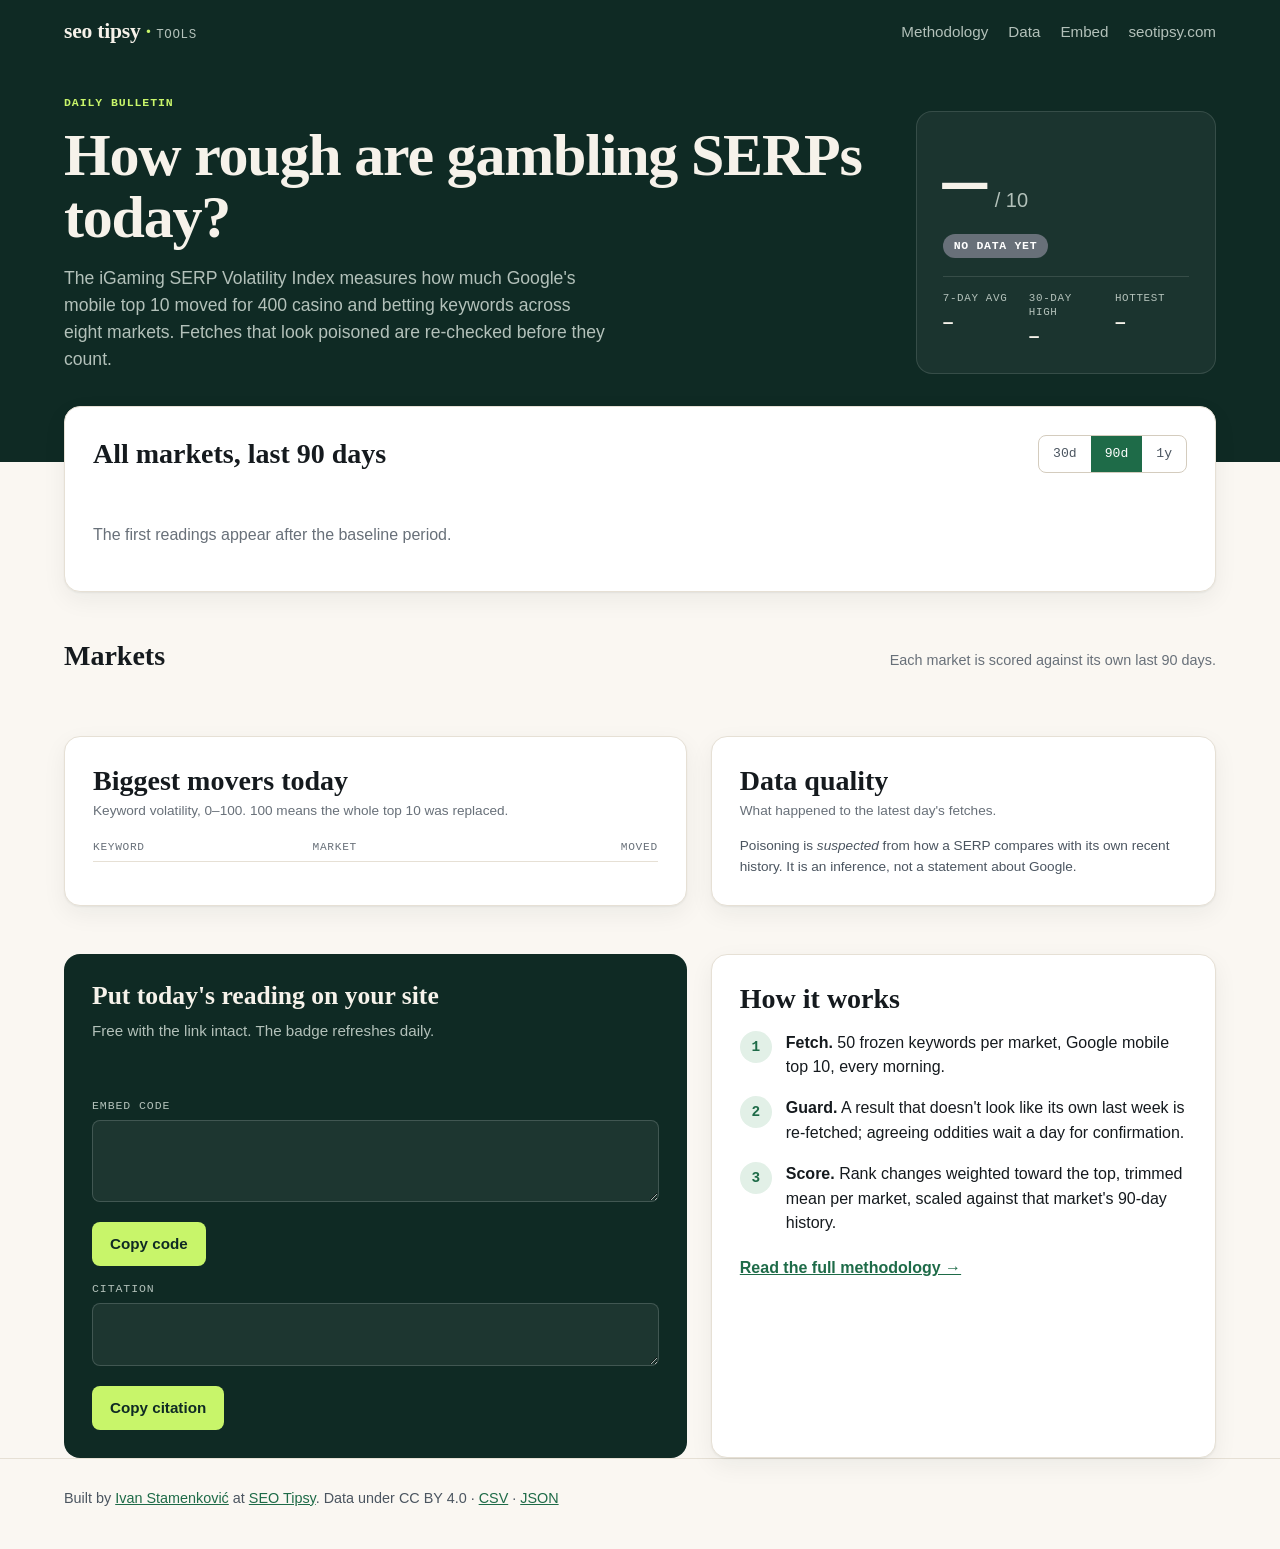
==== site/igaming-serp-volatility/index.html @ 4ce0add8 "iGaming SERP Volatility Index: collector, guard, scoring and site - SerpApi (current) and DataForSEO" ====
<!doctype html>
<html lang="en">
<head>
<meta charset="utf-8">
<meta name="viewport" content="width=device-width, initial-scale=1">
<title>iGaming SERP Volatility Index · SEO Tipsy Tools</title>
<meta name="description" content="Daily Google mobile top-10 volatility for 400 casino and sports betting keywords across eight markets, with suspected poisoned results re-checked. Free embeddable badge and open data.">
<link rel="canonical" href="https://tools.seotipsy.com/igaming-serp-volatility/">
<link rel="icon" href="favicon.svg" type="image/svg+xml">
<meta property="og:title" content="iGaming SERP Volatility Index">
<meta property="og:description" content="How rough are gambling SERPs today? A daily index across eight markets.">
<meta property="og:type" content="website">
<meta property="og:url" content="https://tools.seotipsy.com/igaming-serp-volatility/">
<meta name="theme-color" content="#0f2a24">
<link rel="stylesheet" href="assets/style.css">
<script type="application/ld+json">
{"@context":"https://schema.org","@type":"Dataset","name":"iGaming SERP Volatility Index",
 "description":"Daily volatility of Google mobile top-10 organic results for a fixed basket of gambling keywords per market, after re-checking suspected poisoned SERPs.",
 "url":"https://tools.seotipsy.com/igaming-serp-volatility/","license":"https://creativecommons.org/licenses/by/4.0/",
 "creator":{"@type":"Person","name":"Ivan Stamenković","url":"https://seotipsy.com/about/"},
 "isAccessibleForFree":true,
 "distribution":[{"@type":"DataDownload","encodingFormat":"text/csv","contentUrl":"https://tools.seotipsy.com/igaming-serp-volatility/data/index.csv"},
                 {"@type":"DataDownload","encodingFormat":"application/json","contentUrl":"https://tools.seotipsy.com/igaming-serp-volatility/data/summary.json"}]}
</script>
</head>
<body>
<header class="top">
  <div class="wrap top__in">
    <a class="brand" href="../">seo tipsy <span class="brand__dot">·</span> <span class="brand__tag">TOOLS</span></a>
    <nav class="top__nav" aria-label="Main">
      <a href="methodology/">Methodology</a>
      <a href="data/index.csv">Data</a>
      <a href="#embed">Embed</a>
      <a href="https://seotipsy.com/">seotipsy.com</a>
    </nav>
  </div>
</header>

<section class="hero">
  <div class="wrap hero__in">
    <div class="hero__text">
      <p class="label" id="bulletin">Daily bulletin</p>
      <h1>How rough are gambling SERPs today?</h1>
      <p class="lede">The iGaming SERP Volatility Index measures how much Google's mobile top 10 moved for 400 casino and betting keywords across eight markets. Fetches that look poisoned are re-checked before they count.</p>
    </div>
    <div class="reading" aria-live="polite">
      <div class="reading__num"><b id="hero-num">–</b><span>/ 10</span></div>
      <div class="reading__row"><span class="chip" id="hero-band">loading</span><span id="hero-meta"></span></div>
      <div class="reading__stats">
        <div><p class="label">7-day avg</p><div id="stat-avg">–</div></div>
        <div><p class="label">30-day high</p><div id="stat-high">–</div></div>
        <div><p class="label">Hottest</p><div id="stat-hot">–</div></div>
      </div>
    </div>
  </div>
</section>

<main class="wrap">
  <section class="panel panel--lift" aria-labelledby="chart-title">
    <div class="panel__head">
      <h2 id="chart-title">All markets, last 90 days</h2>
      <div class="seg" role="tablist" aria-label="Time range">
        <button role="tab" data-range="30">30d</button>
        <button role="tab" data-range="90" aria-selected="true">90d</button>
        <button role="tab" data-range="365">1y</button>
      </div>
    </div>
    <div class="chips" id="series-chips" role="tablist" aria-label="Market"></div>
    <div class="chart" id="chart"></div>
    <ol class="notes" id="notes" hidden></ol>
    <p class="legend" id="legend"></p>
  </section>

  <section class="section" aria-labelledby="markets-title">
    <div class="section-head">
      <h2 id="markets-title">Markets</h2>
      <p>Each market is scored against its own last 90 days.</p>
    </div>
    <div class="grid" id="market-grid"></div>
  </section>

  <section class="section row">
    <div class="panel wide">
      <h2 class="h3">Biggest movers today</h2>
      <p class="muted small" style="margin:0 0 12px">Keyword volatility, 0–100. 100 means the whole top 10 was replaced.</p>
      <table class="movers">
        <thead><tr><th scope="col">Keyword</th><th scope="col">Market</th><th scope="col" class="num">Moved</th></tr></thead>
        <tbody id="movers"></tbody>
      </table>
    </div>
    <div class="panel">
      <h2 class="h3">Data quality <span class="muted small" id="quality-for"></span></h2>
      <p class="muted small" style="margin:0 0 12px">What happened to the latest day's fetches.</p>
      <ul class="quality" id="quality"></ul>
      <p class="caveat">Poisoning is <em>suspected</em> from how a SERP compares with its own recent history. It is an inference, not a statement about Google.</p>
    </div>
  </section>

  <section class="section row" id="embed">
    <div class="embed wide">
      <h2>Put today's reading on your site</h2>
      <p>Free with the link intact. The badge refreshes daily.</p>
      <div class="embed__preview" id="embed-preview"></div>
      <label class="label" for="embed-code">Embed code</label>
      <textarea id="embed-code" readonly rows="3" spellcheck="false"></textarea>
      <button class="btn-lime" id="copy-embed" type="button">Copy code</button>
      <label class="label" for="cite">Citation</label>
      <textarea id="cite" readonly rows="2" spellcheck="false"></textarea>
      <button class="btn-lime" id="copy-cite" type="button">Copy citation</button>
    </div>
    <div class="panel how">
      <h2 class="h3">How it works</h2>
      <ol>
        <li><span>1</span><div><strong>Fetch.</strong> 50 frozen keywords per market, Google mobile top 10, every morning.</div></li>
        <li><span>2</span><div><strong>Guard.</strong> A result that doesn't look like its own last week is re-fetched; agreeing oddities wait a day for confirmation.</div></li>
        <li><span>3</span><div><strong>Score.</strong> Rank changes weighted toward the top, trimmed mean per market, scaled against that market's 90-day history.</div></li>
      </ol>
      <a class="more" href="methodology/">Read the full methodology →</a>
    </div>
  </section>
</main>

<footer class="foot">
  <div class="foot__in" style="max-width:1200px;margin:0 auto">
    <span>Built by <a href="https://seotipsy.com/about/">Ivan Stamenković</a> at <a href="https://seotipsy.com/">SEO Tipsy</a>. Data under CC BY 4.0 · <a href="data/index.csv">CSV</a> · <a href="data/summary.json">JSON</a></span>
    <span class="mono small muted" id="generated"></span>
  </div>
</footer>
<script src="assets/app.js" defer></script>
</body>
</html>
---- site/igaming-serp-volatility/assets/style.css ----
/* iGaming SERP Volatility Index · design A "Field notes" · seotipsy tokens, system font stacks, no external requests */
:root {
  --bg: #faf7f2; --surface: #ffffff; --surface-2: #f2eee7;
  --ink: #151a1e; --ink-2: #4b5560; --ink-3: #687079;
  --border: #e6e0d5; --border-2: #d4ccbe;
  --hero: #0f2a24; --hero-2: #0b1f1a; --hero-ink: #f6f2ea; --hero-muted: #b3c1ba; --hero-line: rgba(255,255,255,.12);
  --accent: #1e6b48; --accent-hover: #175538; --accent-soft: #e2f0e7; --lime: #c8f56a;
  --calm: #1e6b48; --normal: #4f6b7a; --elevated: #94600a; --storm: #b3372f;
  --line: #151a1e; --area: rgba(30,107,72,.10); --ann: rgba(21,26,30,.06);
  --serif: "Iowan Old Style", "Palatino Linotype", "Book Antiqua", Palatino, Georgia, "Times New Roman", serif;
  --sans: -apple-system, BlinkMacSystemFont, "Segoe UI", Roboto, Inter, "Helvetica Neue", Arial, sans-serif;
  --mono: ui-monospace, "SF Mono", Menlo, Consolas, "Liberation Mono", monospace;
  --shadow: 0 1px 2px rgba(20,26,30,.06), 0 8px 24px rgba(20,26,30,.06);
  color-scheme: light;
}
@media (prefers-color-scheme: dark) {
  :root {
    --bg: #0f1214; --surface: #171b1f; --surface-2: #1e2429;
    --ink: #ebe8e1; --ink-2: #b1b7bd; --ink-3: #8f979f;
    --border: #262c32; --border-2: #343c44;
    --hero: #0b1f1a; --hero-2: #08170f;
    --accent: #7fd1a1; --accent-hover: #9fe0b9; --accent-soft: #163126;
    --line: #ebe8e1; --area: rgba(127,209,161,.10); --ann: rgba(235,232,225,.07);
    --shadow: none;
    color-scheme: dark;
  }
}
* { box-sizing: border-box; }
html { -webkit-text-size-adjust: 100%; }
body { margin: 0; background: var(--bg); color: var(--ink); font: 16px/1.55 var(--sans); }
a { color: var(--accent); }
a:hover { color: var(--accent-hover); }
h1, h2, h3 { font-family: var(--serif); font-weight: 600; line-height: 1.12; margin: 0; }
.wrap { max-width: 1200px; margin: 0 auto; padding: 0 16px; }
@media (min-width: 720px) { .wrap { padding: 0 24px; } }
.mono { font-family: var(--mono); }
.muted { color: var(--ink-3); }
.small { font-size: .85rem; }
.sr { position: absolute; width: 1px; height: 1px; overflow: hidden; clip: rect(0 0 0 0); white-space: nowrap; }
.label { font: 600 .72rem/1.3 var(--mono); letter-spacing: .08em; text-transform: uppercase; }

/* header + hero */
.top { background: var(--hero); color: var(--hero-ink); }
.top__in { min-height: 64px; display: flex; align-items: center; justify-content: space-between; gap: 8px 20px; flex-wrap: wrap; padding-top: 8px; padding-bottom: 8px; }
.brand { color: var(--hero-ink); text-decoration: none; font: 600 1.35rem/1 var(--serif); letter-spacing: -.01em; }
.brand:hover { color: var(--hero-ink); }
.brand__dot { color: var(--lime); }
.brand__tag { font: 500 .78rem var(--mono); letter-spacing: .05em; color: var(--hero-muted); }
.top__nav { display: flex; gap: 4px 20px; flex-wrap: wrap; }
.top__nav a { color: var(--hero-muted); text-decoration: none; font-size: .95rem; }
.top__nav a:hover { color: var(--lime); }
.hero { background: var(--hero); color: var(--hero-ink); padding: 32px 0 88px; }
.hero__in { display: flex; flex-wrap: wrap; gap: 32px 40px; align-items: flex-end; }
.hero__text { flex: 999 1 520px; min-width: 0; }
.hero .label { color: var(--lime); margin: 0 0 14px; }
.hero h1 { font-size: clamp(2.1rem, 5.2vw, 3.75rem); letter-spacing: -.02em; line-height: 1.03; margin-bottom: 16px; }
.lede { margin: 0; max-width: 56ch; font-size: 1.1rem; color: var(--hero-muted); }
.reading { flex: 1 1 300px; background: rgba(255,255,255,.05); border: 1px solid var(--hero-line); border-radius: 16px; padding: 22px 26px; }
.reading__num { display: flex; align-items: baseline; gap: 8px; }
.reading__num b { font: 600 clamp(4rem, 12vw, 5.5rem)/1 var(--serif); }
.reading__num span { color: var(--hero-muted); font-size: 1.25rem; }
.reading__row { display: flex; align-items: center; gap: 12px; flex-wrap: wrap; margin-top: 12px; font-size: .9rem; color: var(--hero-muted); }
.reading__stats { display: grid; grid-template-columns: repeat(3, minmax(0, 1fr)); gap: 12px; margin-top: 18px; padding-top: 14px; border-top: 1px solid var(--hero-line); }
.reading__stats .label { color: var(--hero-muted); font-weight: 500; letter-spacing: .06em; font-size: .68rem; margin: 0 0 2px; }
.reading__stats div > div { font-size: 1.2rem; font-weight: 600; }
.reading__stats small { font-size: .8rem; font-weight: 400; color: var(--hero-muted); }

.chip { display: inline-block; padding: 3px 11px; border-radius: 999px; font: 600 .72rem/1.5 var(--mono); letter-spacing: .06em; text-transform: uppercase; color: #fff; background: #687079; white-space: nowrap; }
.chip[data-band="calm"] { background: var(--calm); }
.chip[data-band="normal"] { background: var(--normal); }
.chip[data-band="elevated"] { background: var(--elevated); }
.chip[data-band="storm"] { background: var(--storm); }
@media (prefers-color-scheme: dark) { .chip[data-band="calm"] { background: #1e6b48; } }

/* panels */
main { padding-bottom: 64px; }
.panel { background: var(--surface); border: 1px solid var(--border); border-radius: 16px; padding: 22px; box-shadow: var(--shadow); min-width: 0; }
@media (min-width: 720px) { .panel { padding: 28px; } }
.panel--lift { margin-top: -56px; position: relative; }
.panel__head { display: flex; justify-content: space-between; align-items: center; gap: 12px; flex-wrap: wrap; }
.panel h2, .section-head h2 { font-size: 1.75rem; }
.h3 { font-size: 1.4rem; margin-bottom: 4px; }
.section { margin-top: 48px; }
.section-head { display: flex; justify-content: space-between; align-items: baseline; gap: 8px 16px; flex-wrap: wrap; margin-bottom: 16px; }
.section-head p { margin: 0; font-size: .9rem; color: var(--ink-3); }
.row { display: flex; flex-wrap: wrap; gap: 24px; }
.row > * { flex: 1 1 380px; }
.row > .wide { flex: 1.3 1 460px; }

.seg { display: inline-flex; border: 1px solid var(--border-2); border-radius: 8px; overflow: hidden; }
.seg button { background: none; border: 0; min-height: 36px; padding: 6px 14px; font: 500 .82rem var(--mono); color: var(--ink-2); cursor: pointer; }
.seg button[aria-selected="true"] { background: var(--accent); color: #fff; }
@media (prefers-color-scheme: dark) { .seg button[aria-selected="true"] { color: #0f1214; } }
.chips { display: flex; gap: 8px; overflow-x: auto; padding: 16px 0 18px; scrollbar-width: thin; }
.chips button { flex: none; min-height: 36px; border: 1px solid var(--border-2); background: var(--surface); color: var(--ink-2); border-radius: 999px; padding: 6px 14px; font: 500 .88rem var(--sans); cursor: pointer; }
.chips button[aria-selected="true"] { background: var(--ink); color: var(--bg); border-color: var(--ink); }

/* chart */
.chart { position: relative; }
.chart svg { display: block; width: 100%; height: auto; overflow: visible; }
.chart .axis text { fill: var(--ink-3); font: 11px var(--mono); }
.chart .grid line { stroke: var(--border); }
.chart .line { fill: none; stroke: var(--line); stroke-width: 2.25; stroke-linejoin: round; }
.chart .area { fill: var(--area); }
.chart .dot-prov { fill: var(--surface); stroke: var(--line); stroke-width: 1.5; }
.chart .today { fill: var(--surface); stroke: var(--line); stroke-width: 2; }
.chart .ann rect { fill: var(--ann); }
.chart .ann-tag rect { fill: var(--bg); stroke: var(--border); }
.chart .ann-tag text { fill: var(--ink-2); font: 12px var(--sans); }
.chart .ann-tag tspan { fill: var(--accent); font: 600 10px var(--mono); }
.chart .band-calm { fill: var(--calm); fill-opacity: .07; } .chart .band-normal { fill: var(--normal); fill-opacity: .07; }
.chart .band-elevated { fill: var(--elevated); fill-opacity: .08; } .chart .band-storm { fill: var(--storm); fill-opacity: .08; }
.chart .band-label { font: 600 10px var(--mono); letter-spacing: .06em; text-transform: uppercase; }
.chart .cursor { stroke: var(--ink-3); stroke-dasharray: 3 3; }
.tip { position: absolute; pointer-events: none; background: var(--ink); color: var(--bg); font: 12px/1.4 var(--sans); padding: 6px 9px; border-radius: 6px; white-space: nowrap; transform: translate(-50%, -115%); }
.notes { margin: 18px 0 0; padding: 14px 0 0 20px; border-top: 1px solid var(--border); font-size: .85rem; color: var(--ink-2); }
.notes li + li { margin-top: 4px; }
.notes li::marker { font: 600 .8rem var(--mono); color: var(--accent); }
.legend { margin: 12px 0 0; font-size: .82rem; color: var(--ink-3); }

/* markets */
.grid { display: grid; grid-template-columns: repeat(auto-fill, minmax(230px, 1fr)); gap: 16px; }
.card { display: block; text-align: left; width: 100%; background: var(--surface); border: 1px solid var(--border); border-radius: 12px; padding: 18px; color: var(--ink); font: inherit; cursor: pointer; }
.card:hover, .card[aria-pressed="true"] { border-color: var(--accent); }
.card__top { display: flex; justify-content: space-between; font-size: .92rem; color: var(--ink-2); }
.card__top .mono { font-size: .75rem; color: var(--ink-3); }
.card__mid { display: flex; align-items: baseline; justify-content: space-between; margin: 6px 0 10px; }
.card__score { font: 600 2.5rem/1.1 var(--serif); }
.card svg { display: block; width: 100%; height: 36px; }
.card svg path { fill: none; stroke: var(--ink-3); stroke-width: 1.5; }
.card__foot { font-size: .75rem; color: var(--ink-3); margin-top: 6px; }

/* tables */
.movers { width: 100%; border-collapse: collapse; font-size: .95rem; }
.movers th { text-align: left; padding: 8px 0; font: 500 .7rem var(--mono); letter-spacing: .06em; text-transform: uppercase; color: var(--ink-3); border-bottom: 1px solid var(--border); }
.movers td { padding: 10px 0; border-bottom: 1px solid var(--surface-2); vertical-align: top; }
.movers td:nth-child(2) { color: var(--ink-2); padding: 10px 12px; white-space: nowrap; }
.movers .num { text-align: right; font-family: var(--mono); white-space: nowrap; }
.quality { margin: 0; padding: 0; list-style: none; }
.quality li { display: flex; align-items: center; gap: 12px; padding: 8px 0; border-bottom: 1px solid var(--surface-2); font-size: .95rem; }
.quality .q-label { flex: 1 1 auto; }
.quality .q-bar { flex: 0 0 96px; height: 8px; background: var(--surface-2); border-radius: 4px; overflow: hidden; }
.quality .q-bar span { display: block; height: 100%; background: var(--accent); }
.quality .q-n { flex: 0 0 44px; text-align: right; font-family: var(--mono); }
.quality .q-30 { flex: 0 0 56px; text-align: right; font-family: var(--mono); color: var(--ink-3); font-size: .85rem; }
.quality .q-head { border-bottom: 1px solid var(--border); }
.quality .q-head span { font: 500 .7rem var(--mono); letter-spacing: .06em; text-transform: uppercase; color: var(--ink-3); }
.caveat { margin: 14px 0 0; font-size: .85rem; color: var(--ink-2); }

/* embed + how */
.embed { background: var(--hero); color: var(--hero-ink); border-radius: 16px; padding: 24px; }
@media (min-width: 720px) { .embed { padding: 28px; } }
.embed h2 { font-size: 1.6rem; margin-bottom: 8px; }
.embed p { margin: 0 0 18px; color: var(--hero-muted); font-size: .95rem; }
.embed .label { color: var(--hero-muted); display: block; margin: 16px 0 6px; font-weight: 500; }
.embed__preview { min-height: 22px; }
.embed textarea { width: 100%; background: rgba(255,255,255,.06); color: var(--hero-ink); border: 1px solid rgba(255,255,255,.16); border-radius: 8px; padding: 12px; font: 12.5px/1.5 var(--mono); resize: vertical; }
.btn-lime { margin-top: 12px; min-height: 44px; background: var(--lime); color: #0f2a24; border: 0; border-radius: 8px; padding: 10px 18px; font: 600 .95rem var(--sans); cursor: pointer; }
.btn-lime:hover { background: #d8fb8f; }
.how ol { list-style: none; margin: 16px 0 0; padding: 0; display: flex; flex-direction: column; gap: 16px; }
.how li { display: flex; gap: 14px; }
.how li > span { flex: 0 0 32px; height: 32px; border-radius: 50%; background: var(--accent-soft); color: var(--accent); font: 600 .9rem var(--mono); display: flex; align-items: center; justify-content: center; }
.how .more { display: inline-block; margin-top: 20px; font-weight: 600; }

.foot { border-top: 1px solid var(--border); }
.foot__in { padding: 28px 16px 40px; display: flex; justify-content: space-between; gap: 12px 24px; flex-wrap: wrap; font-size: .9rem; color: var(--ink-2); }
@media (min-width: 720px) { .foot__in { padding: 28px 24px 40px; } }

/* long-form pages (methodology, tools index) */
.page-hero { padding: 32px 0 48px; }
.page-hero h1 { font-size: clamp(2rem, 4.6vw, 3.25rem); letter-spacing: -.02em; }
.prose { max-width: 720px; margin: 0 auto; padding: 40px 16px 64px; font-size: 1.05rem; }
.prose h2 { font-size: 1.6rem; margin: 2.2em 0 .6em; }
.prose p, .prose ul, .prose ol { margin: 0 0 1em; }
.prose li + li { margin-top: .35em; }
.prose pre { background: var(--surface-2); border: 1px solid var(--border); border-radius: 10px; padding: 14px 16px; overflow-x: auto; font: 14px/1.6 var(--mono); }
.prose code { font-family: var(--mono); font-size: .9em; }
.prose table { width: 100%; border-collapse: collapse; margin: 0 0 1.2em; font-size: .95rem; }
.prose th, .prose td { text-align: left; padding: 8px 10px 8px 0; border-bottom: 1px solid var(--border); vertical-align: top; }
.prose th { font: 500 .72rem var(--mono); letter-spacing: .06em; text-transform: uppercase; color: var(--ink-3); }
.tools { display: grid; grid-template-columns: repeat(auto-fill, minmax(300px, 1fr)); gap: 20px; padding: 40px 0 64px; }
.tool { background: var(--surface); border: 1px solid var(--border); border-radius: 16px; padding: 24px; color: var(--ink); text-decoration: none; display: flex; flex-direction: column; gap: 12px; }
.tool:hover { border-color: var(--accent); color: var(--ink); }
.tool h2 { font-size: 1.6rem; }
.tool p { margin: 0; color: var(--ink-2); }
.tool .label { color: var(--accent); }
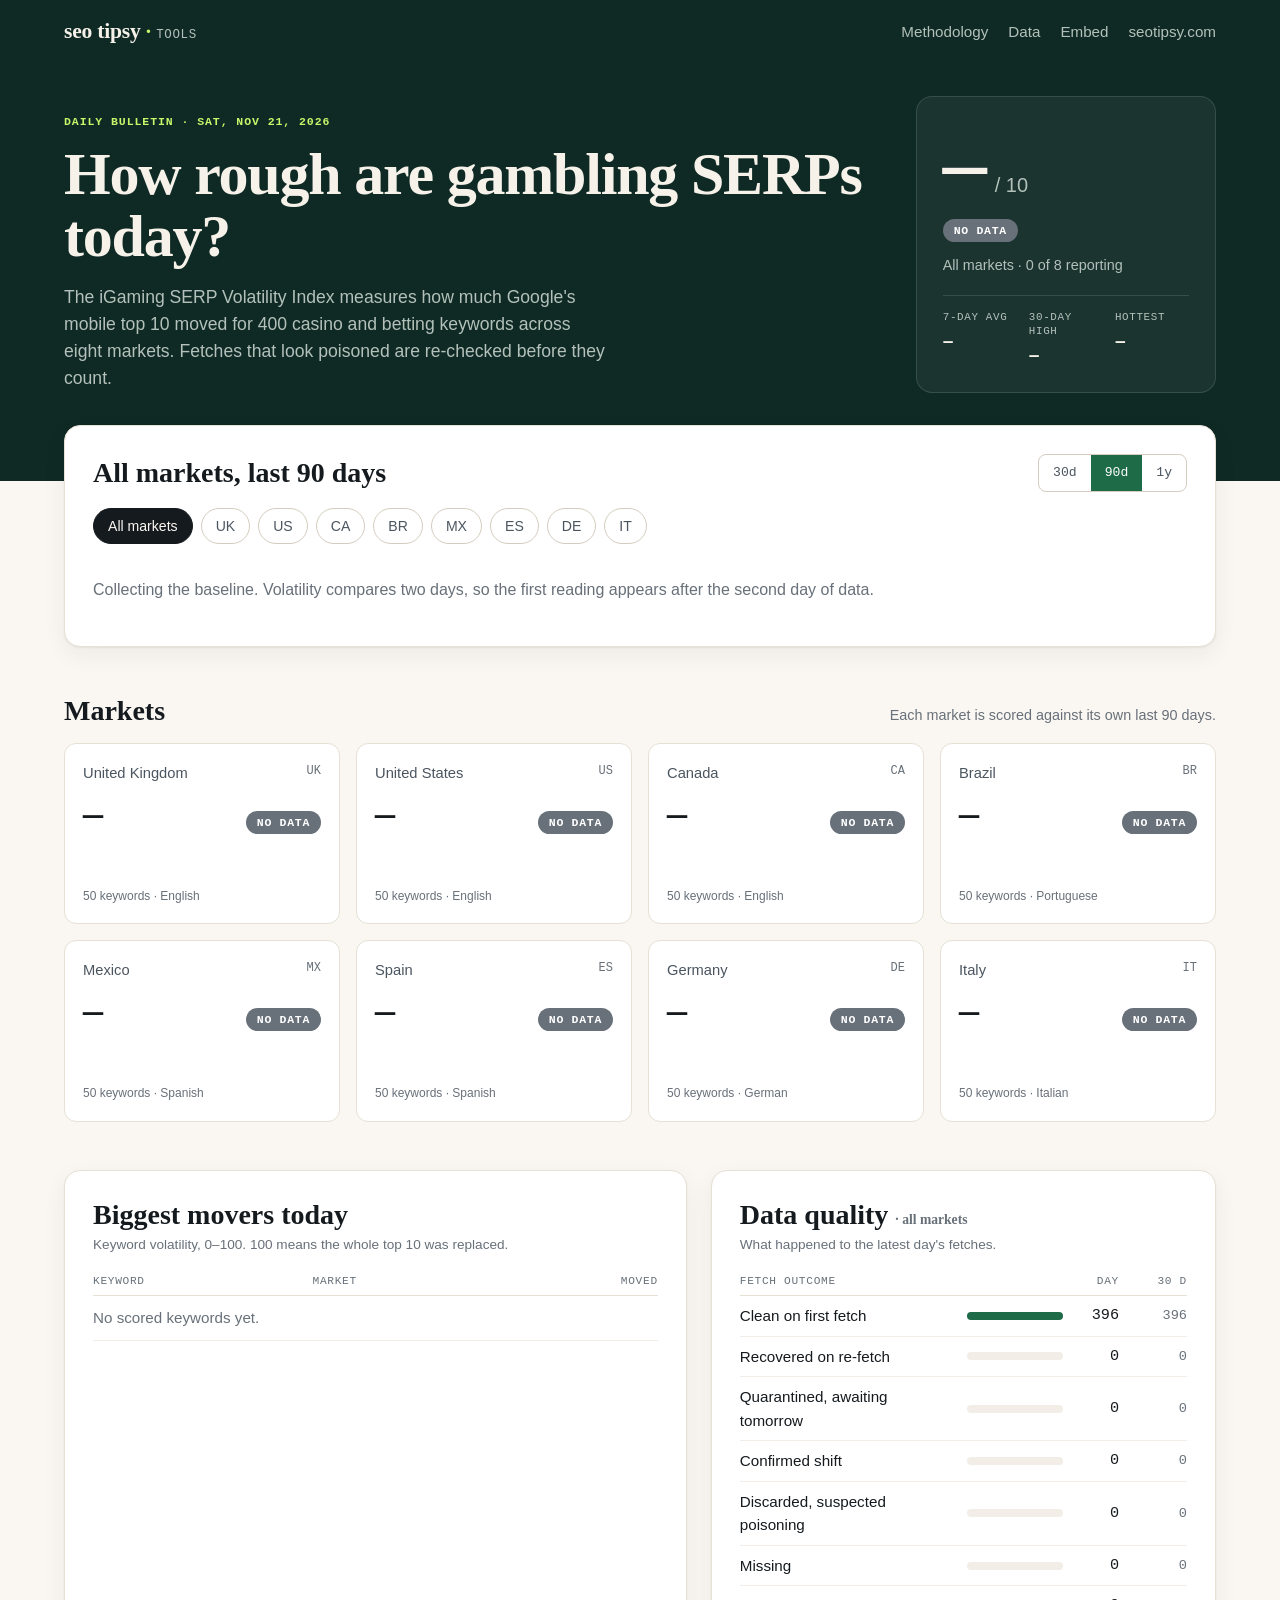
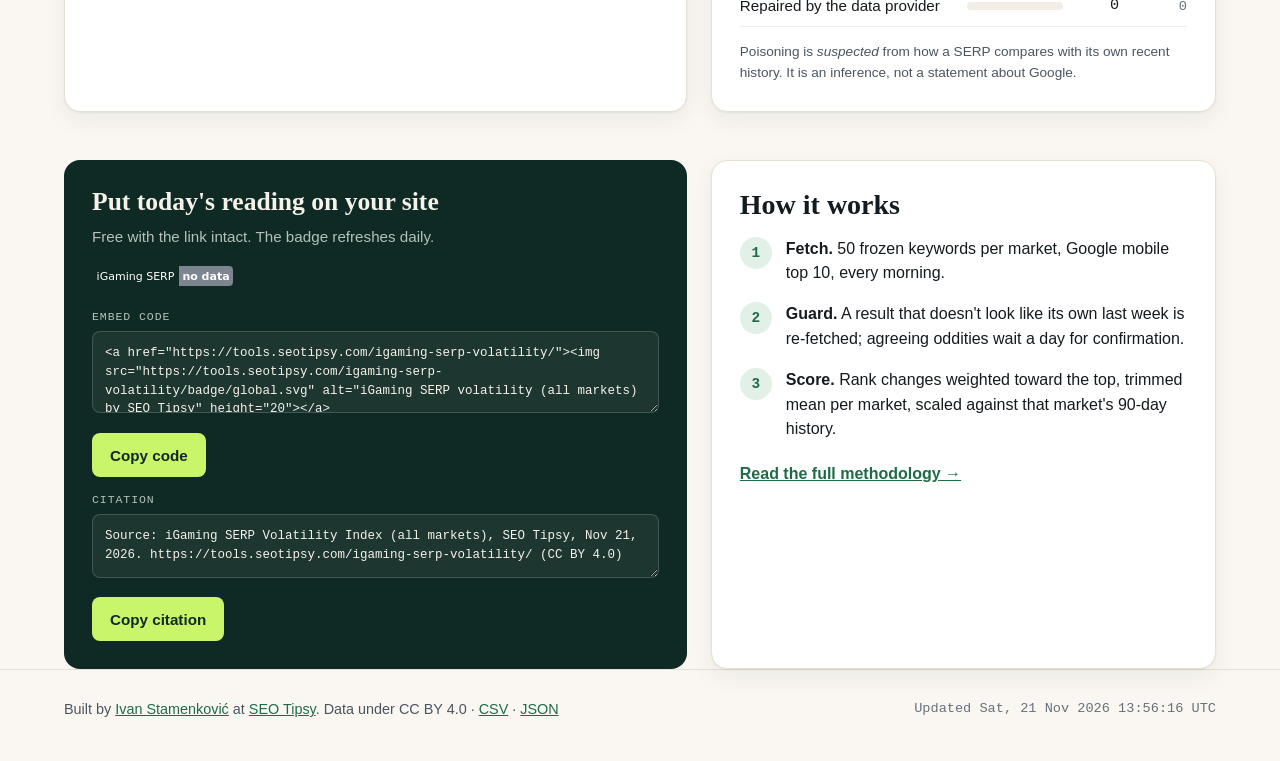
==== commit efde3e62: "Site: version asset URLs so Cloudflare edge cache picks up changes Co-Authored-By: Claude Opus 5.5 <" ====
--- a/site/igaming-serp-volatility/index.html
+++ b/site/igaming-serp-volatility/index.html
@@ -12,7 +12,7 @@
 <meta property="og:type" content="website">
 <meta property="og:url" content="https://tools.seotipsy.com/igaming-serp-volatility/">
 <meta name="theme-color" content="#0f2a24">
-<link rel="stylesheet" href="assets/style.css">
+<link rel="stylesheet" href="assets/style.css?v=2">
 <script type="application/ld+json">
 {"@context":"https://schema.org","@type":"Dataset","name":"iGaming SERP Volatility Index",
  "description":"Daily volatility of Google mobile top-10 organic results for a fixed basket of gambling keywords per market, after re-checking suspected poisoned SERPs.",
@@ -126,6 +126,6 @@
     <span class="mono small muted" id="generated"></span>
   </div>
 </footer>
-<script src="assets/app.js" defer></script>
+<script src="assets/app.js?v=2" defer></script>
 </body>
 </html>
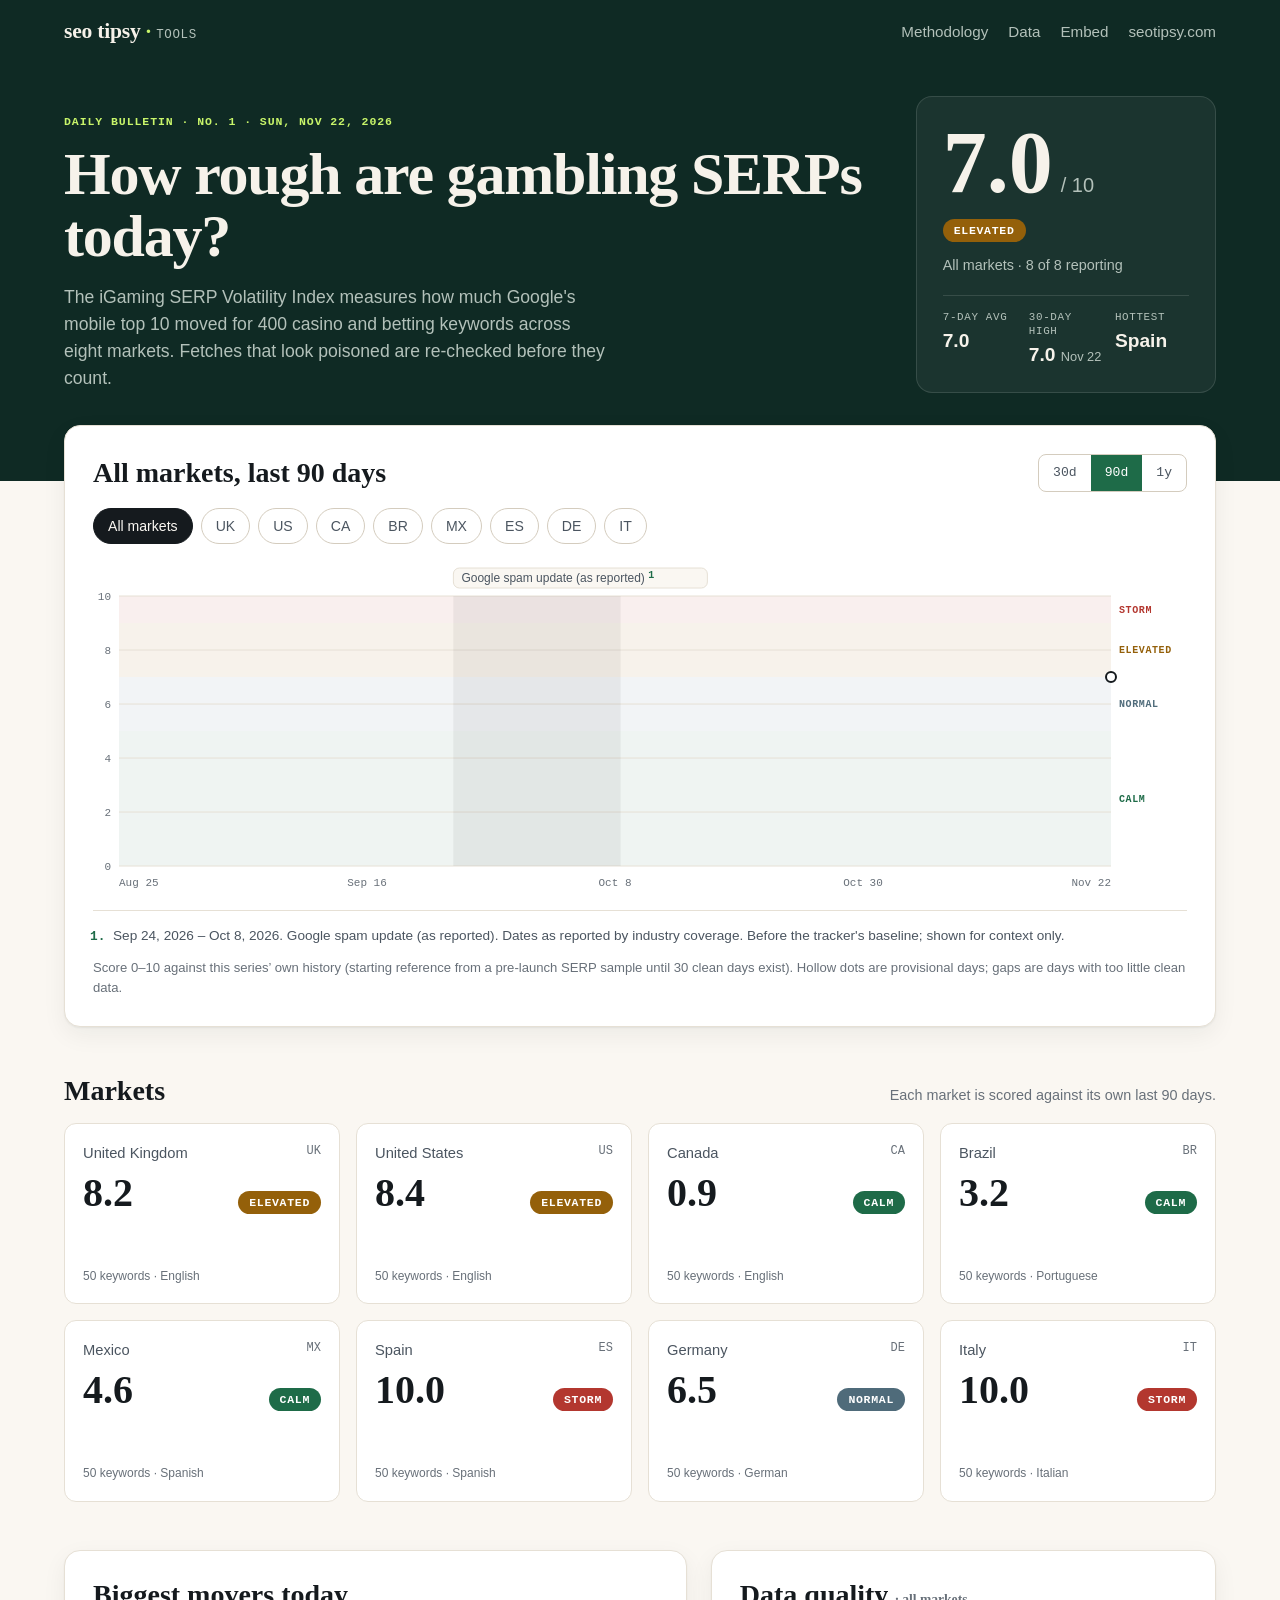
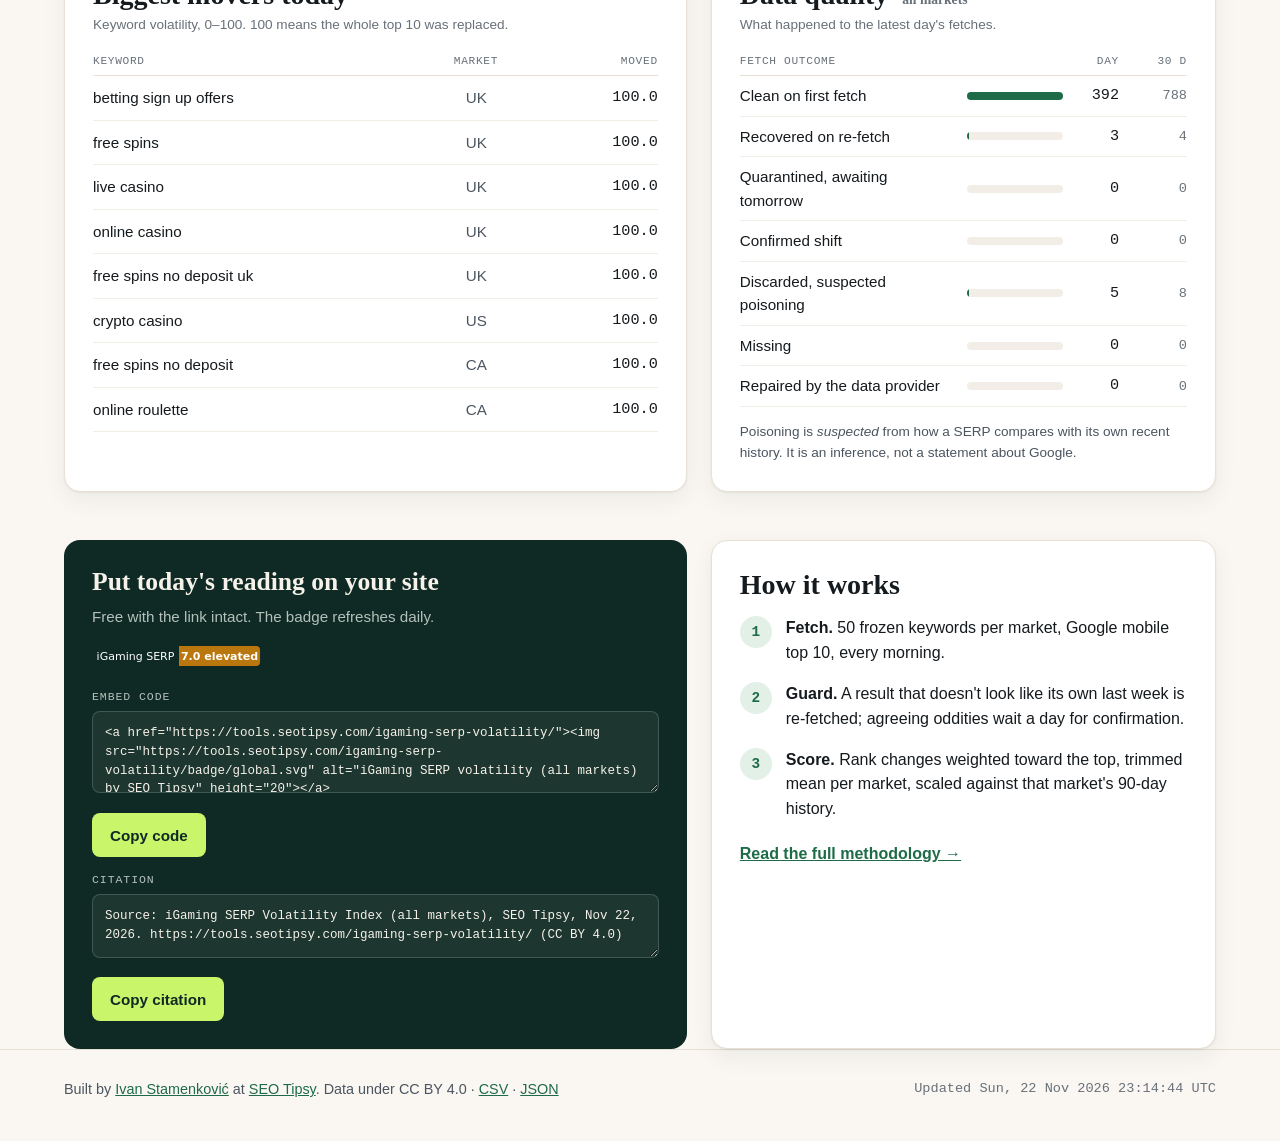
==== commit 76ef4bf2: "Calibrate starting references; novelty guard; percentile-anchored score - config/calibration.json: p" ====
--- a/site/igaming-serp-volatility/index.html
+++ b/site/igaming-serp-volatility/index.html
@@ -126,6 +126,6 @@
     <span class="mono small muted" id="generated"></span>
   </div>
 </footer>
-<script src="assets/app.js?v=2" defer></script>
+<script src="assets/app.js?v=4" defer></script>
 </body>
 </html>
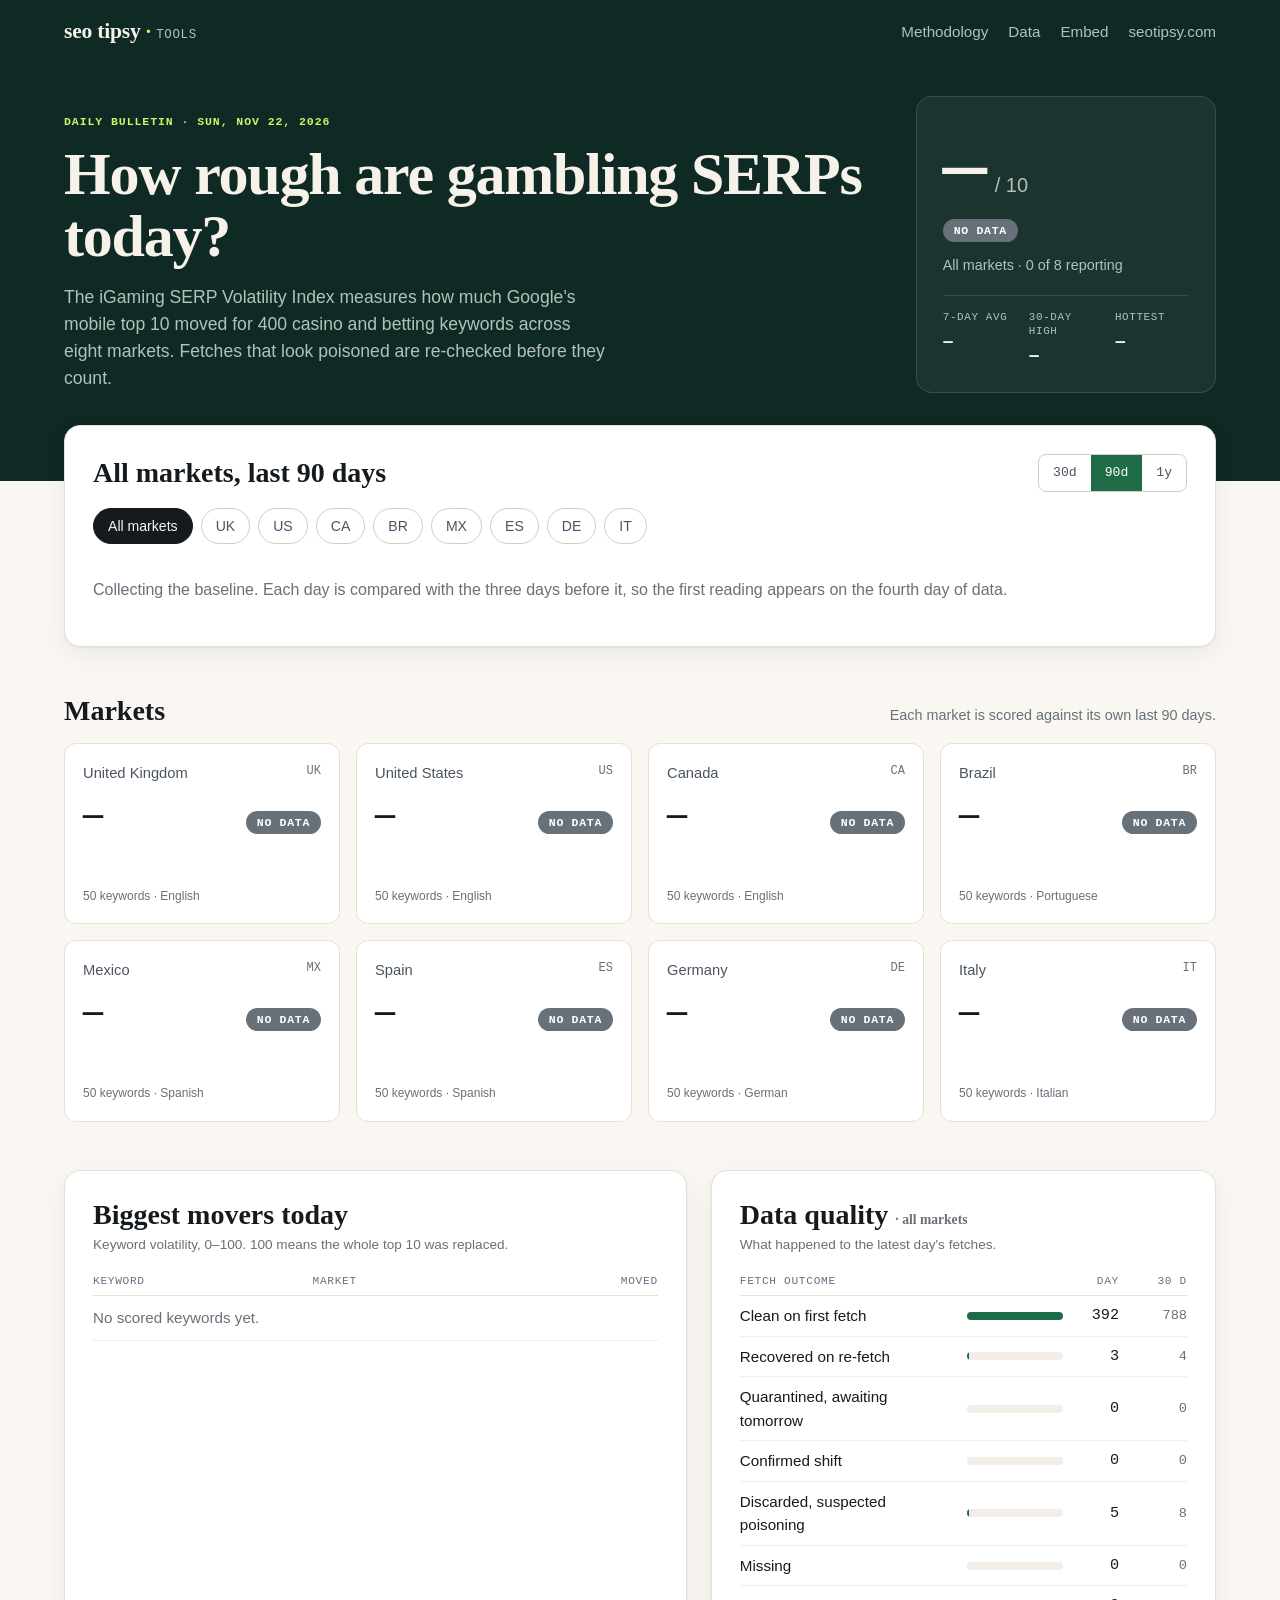
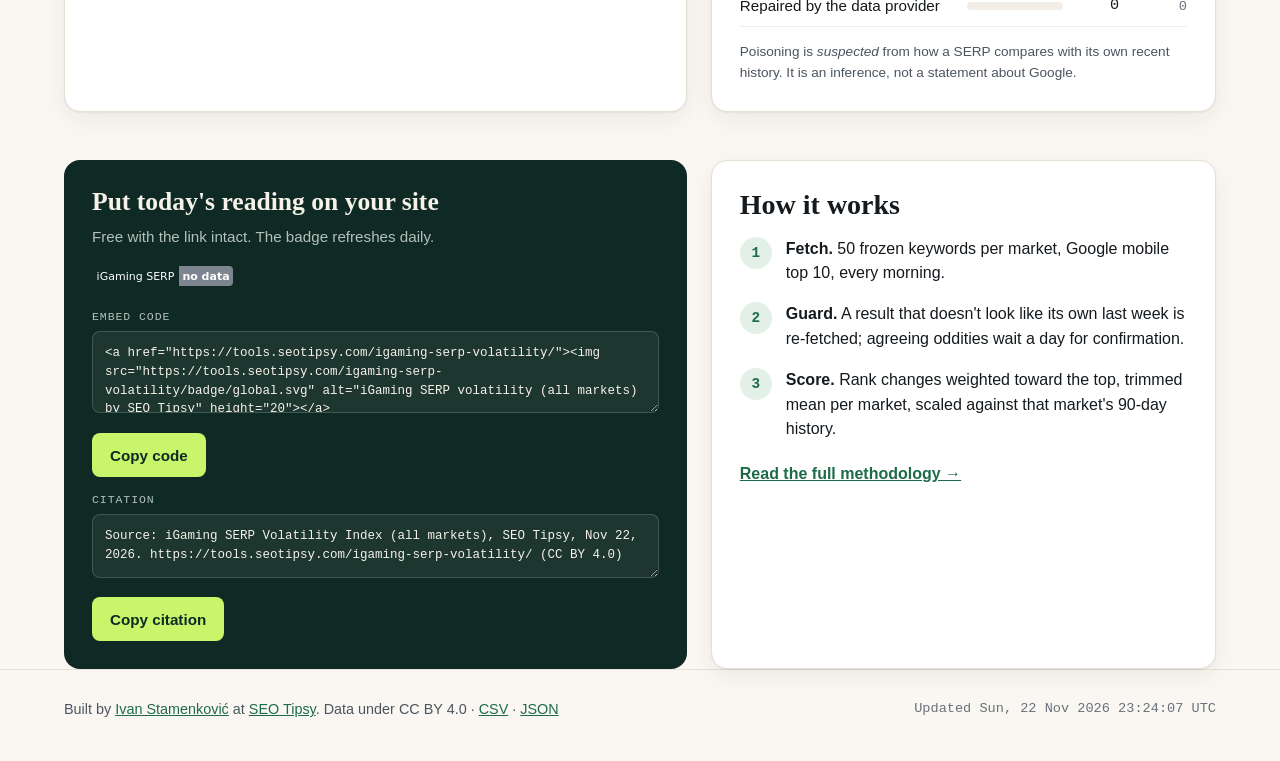
==== commit d1f08383: "Score against a 3-day consensus instead of yesterday Each keyword is compared with every host's mean" ====
--- a/site/igaming-serp-volatility/index.html
+++ b/site/igaming-serp-volatility/index.html
@@ -126,6 +126,6 @@
     <span class="mono small muted" id="generated"></span>
   </div>
 </footer>
-<script src="assets/app.js?v=4" defer></script>
+<script src="assets/app.js?v=5" defer></script>
 </body>
 </html>
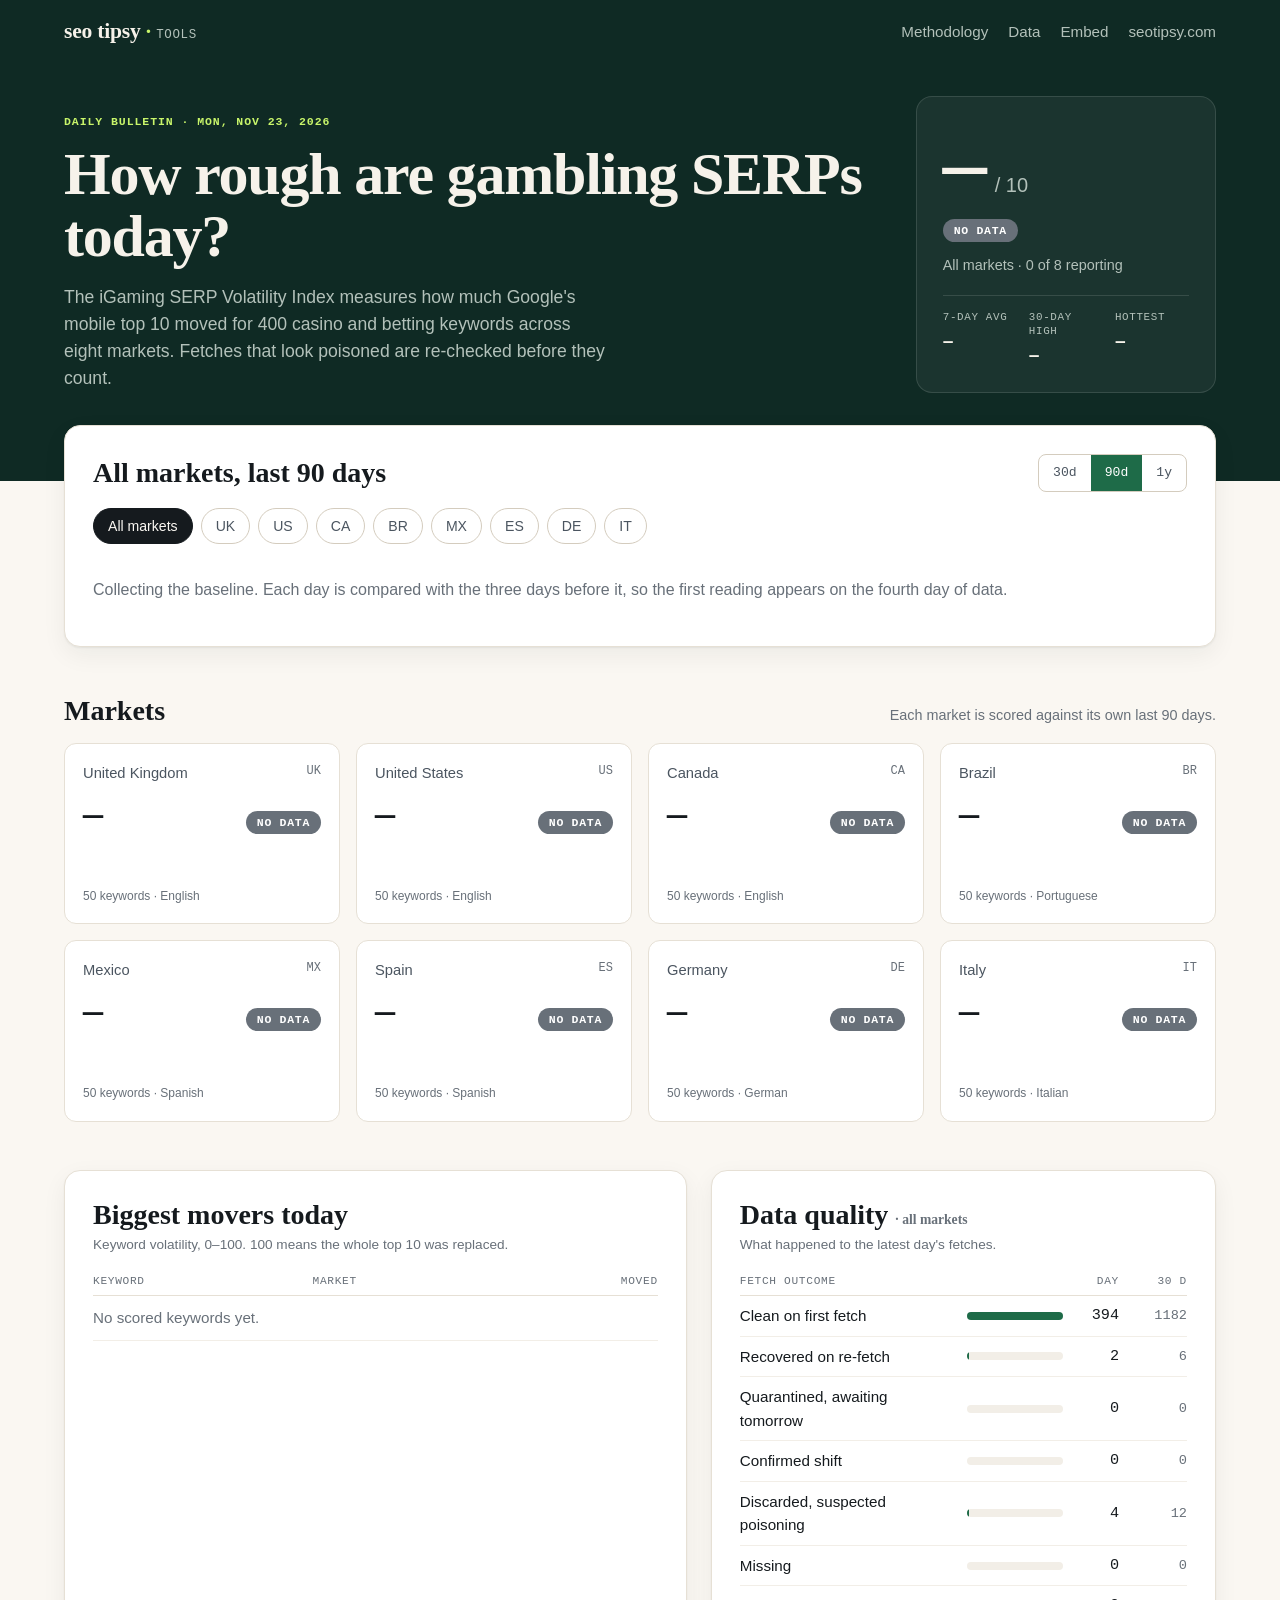
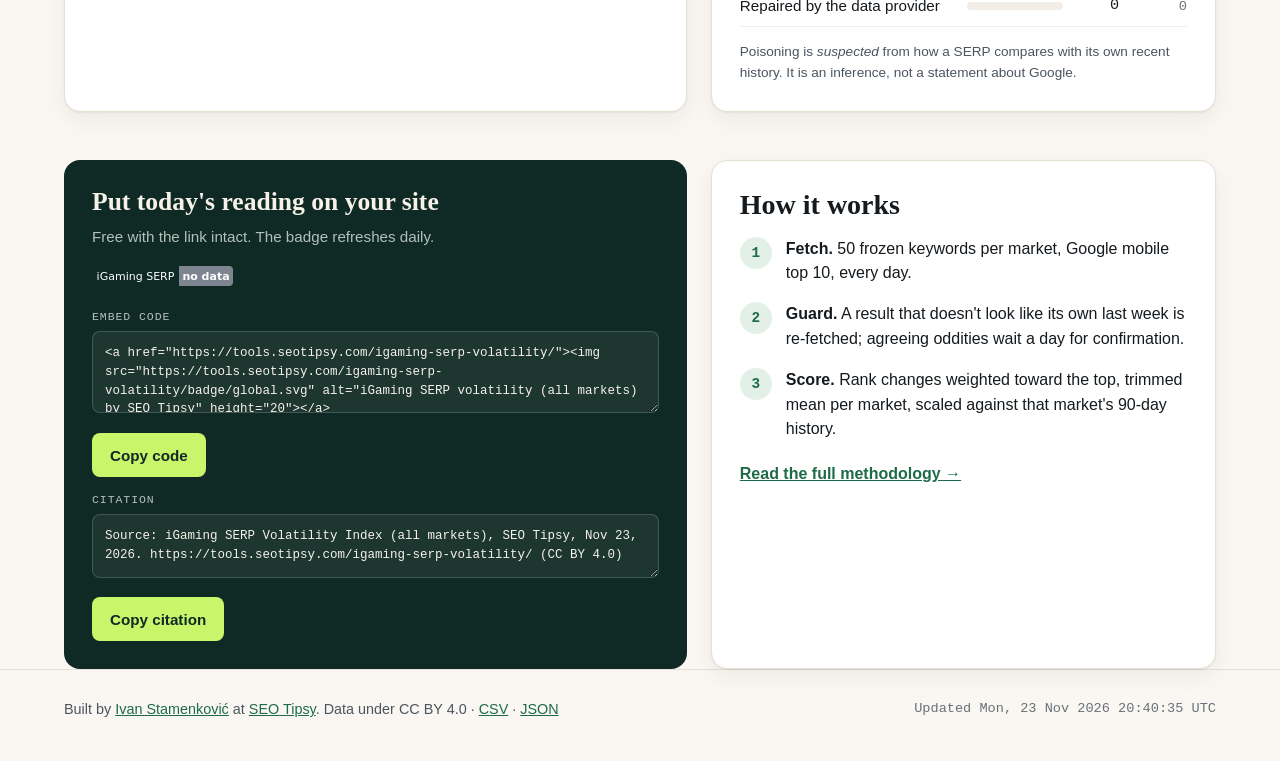
==== commit 6227f341: "Copy: fetched once a day, not each morning Co-Authored-By: Claude Opus 5.5 <noreply@anthropic.com>" ====
--- a/site/igaming-serp-volatility/index.html
+++ b/site/igaming-serp-volatility/index.html
@@ -111,7 +111,7 @@
     <div class="panel how">
       <h2 class="h3">How it works</h2>
       <ol>
-        <li><span>1</span><div><strong>Fetch.</strong> 50 frozen keywords per market, Google mobile top 10, every morning.</div></li>
+        <li><span>1</span><div><strong>Fetch.</strong> 50 frozen keywords per market, Google mobile top 10, every day.</div></li>
         <li><span>2</span><div><strong>Guard.</strong> A result that doesn't look like its own last week is re-fetched; agreeing oddities wait a day for confirmation.</div></li>
         <li><span>3</span><div><strong>Score.</strong> Rank changes weighted toward the top, trimmed mean per market, scaled against that market's 90-day history.</div></li>
       </ol>
